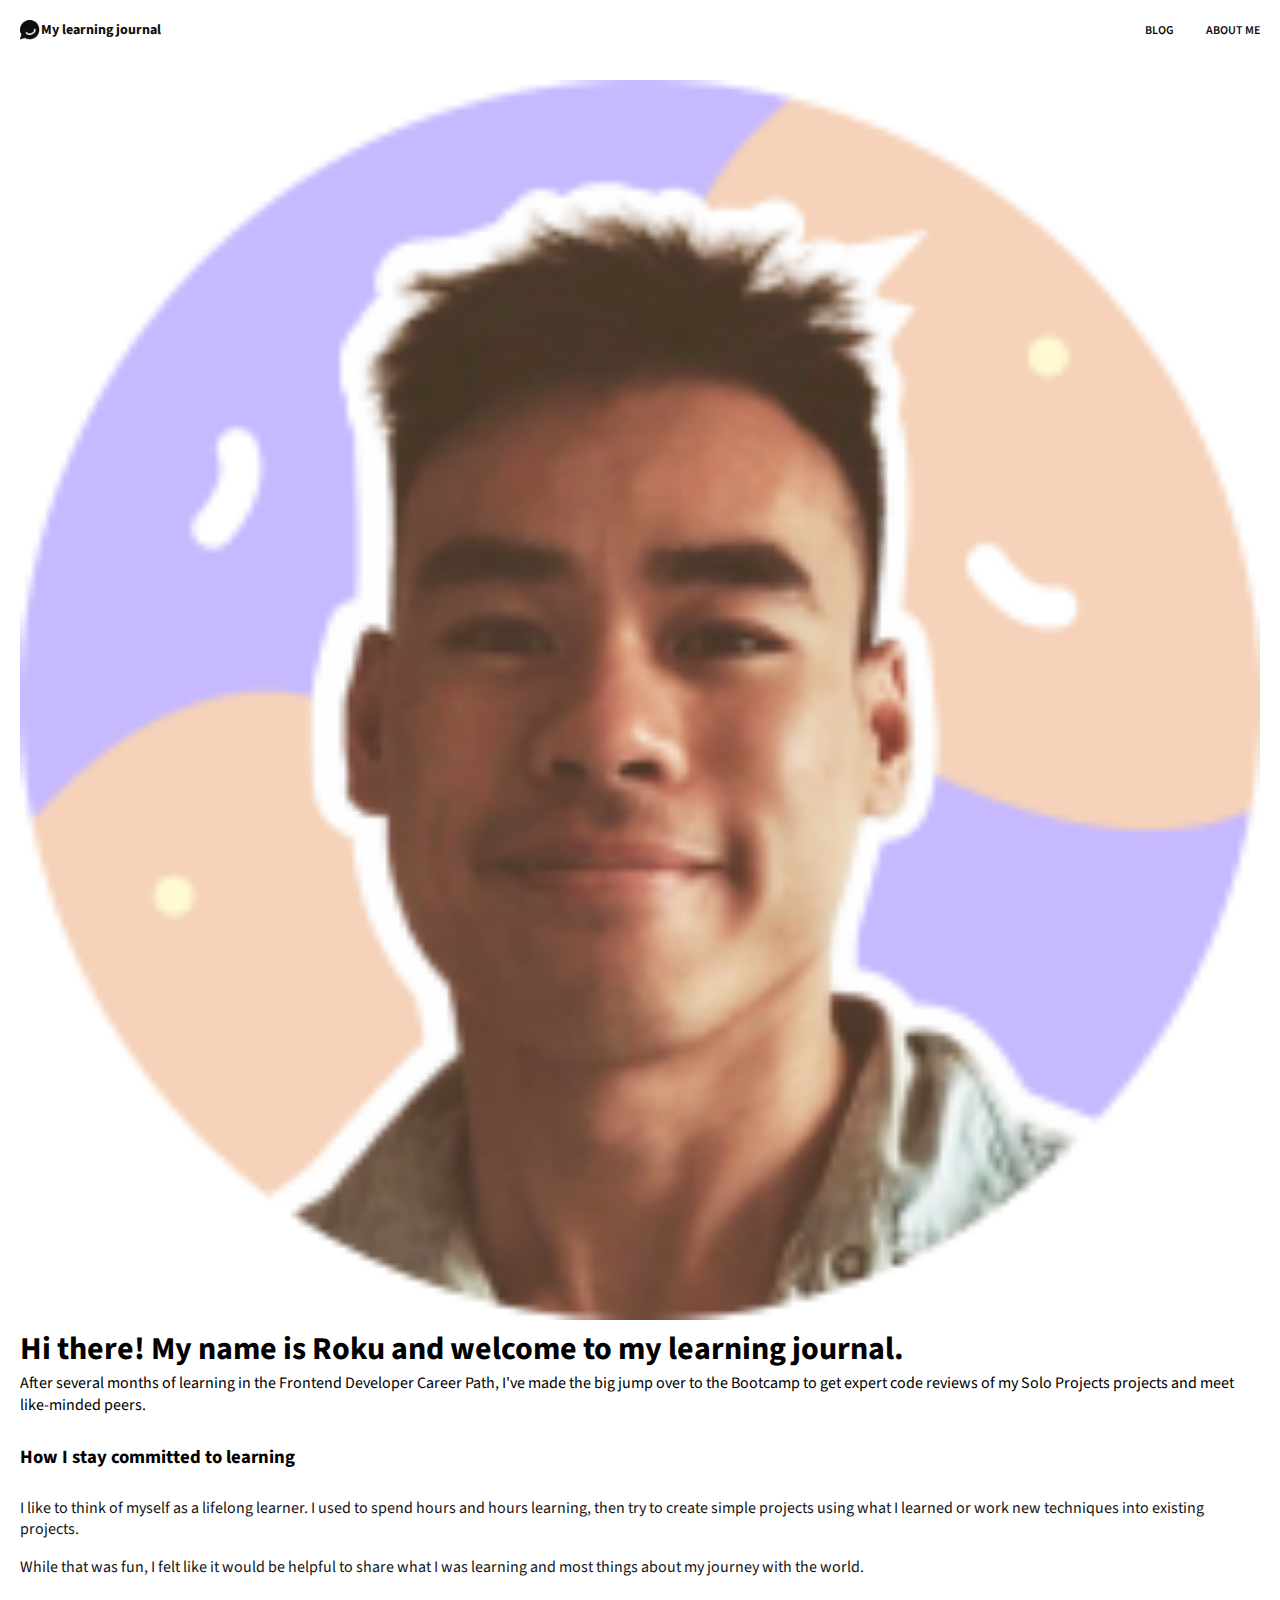
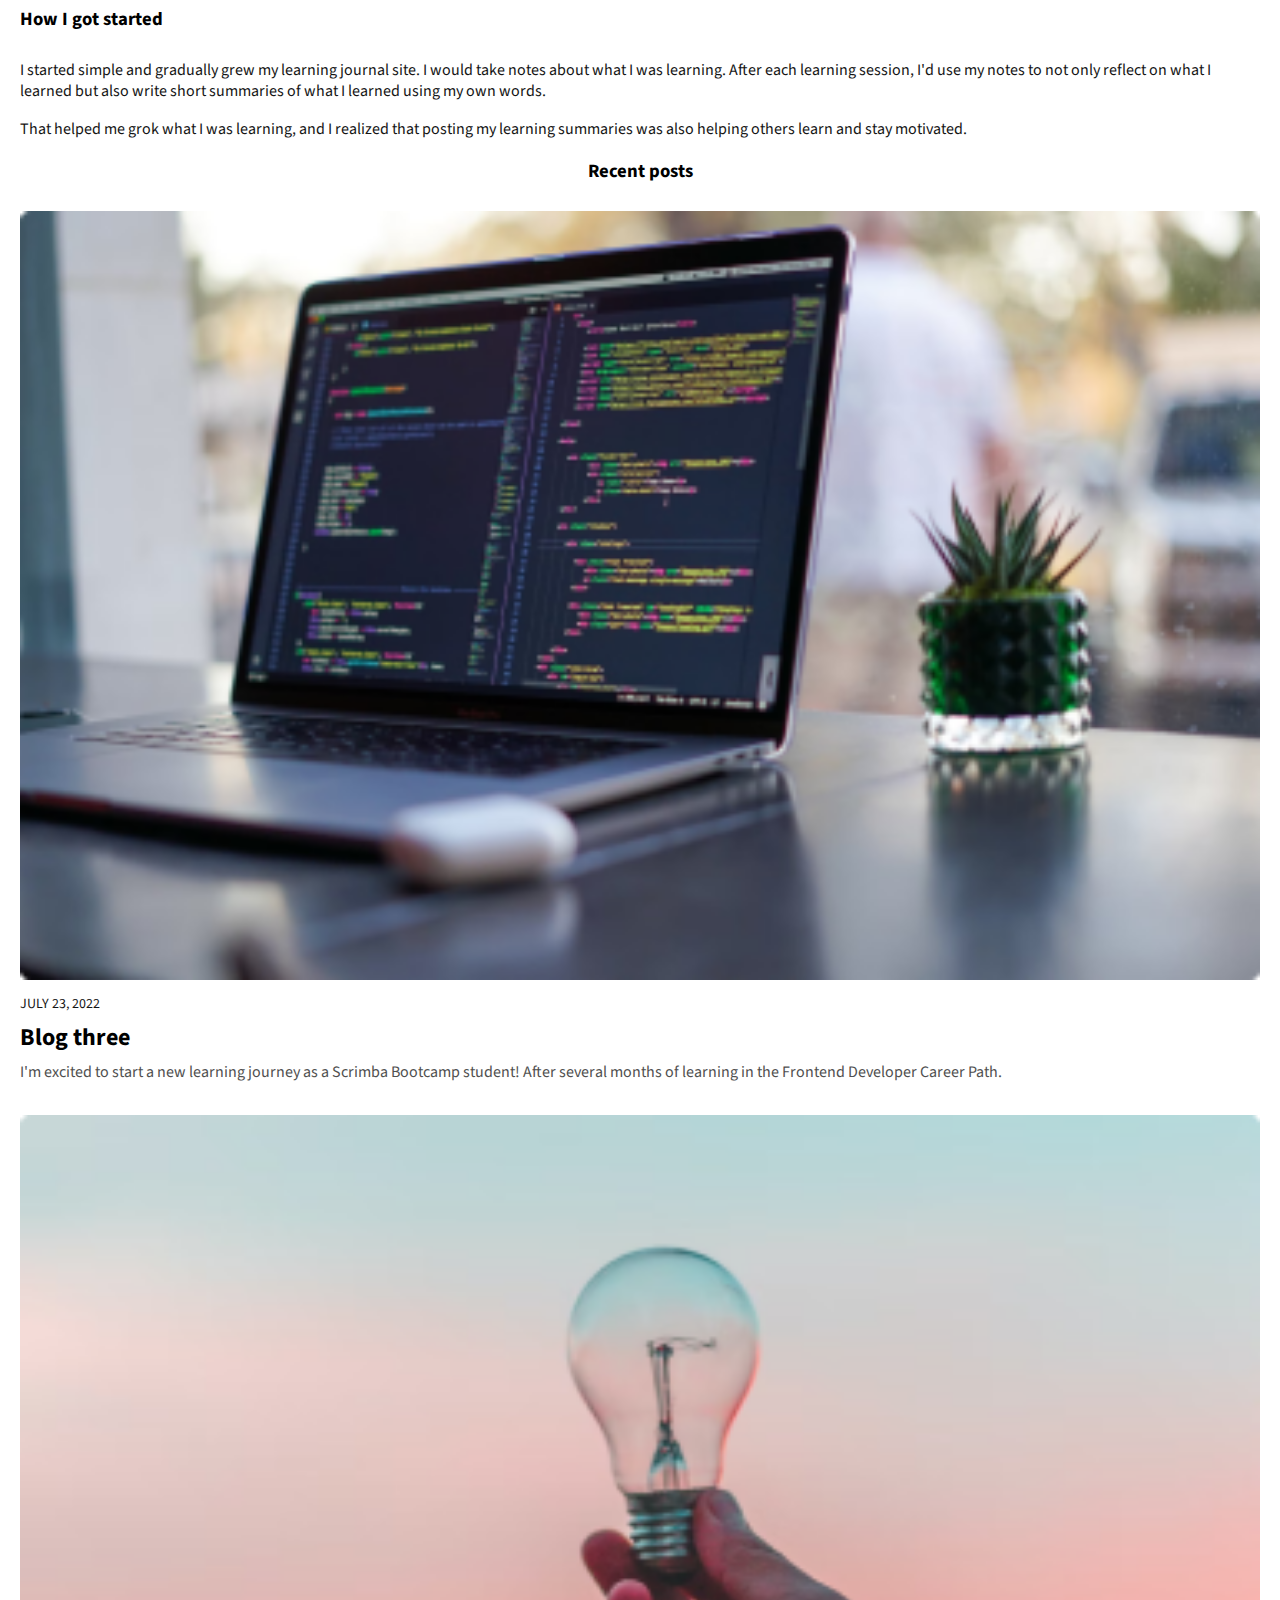
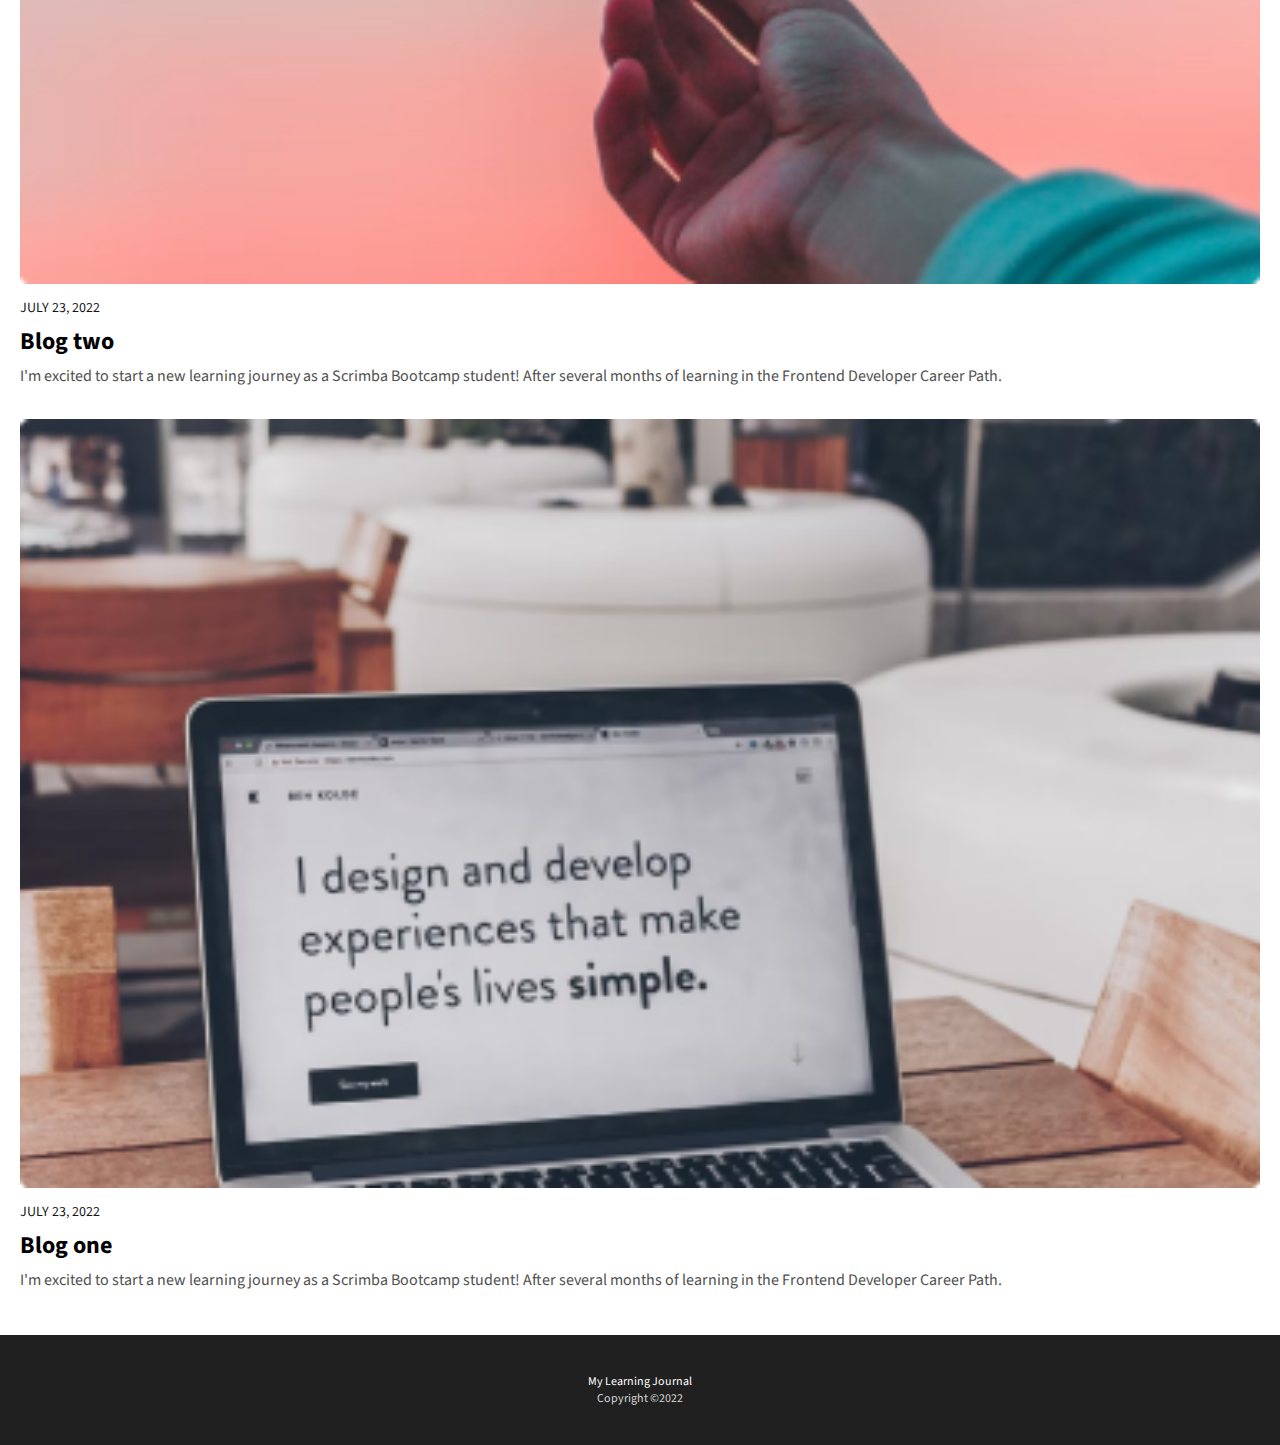
==== about.html @ 7fee86ef "Added about page html and minor semantics html fix" ====
<!DOCTYPE html>
<html lang="en">
  <head>
    <meta charset="UTF-8" />
    <meta http-equiv="X-UA-Compatible" content="IE=edge" />
    <meta name="viewport" content="width=device-width, initial-scale=1.0" />
    <title>About me</title>
    <link rel="shortcut icon" href="images/logo.png" type="image/x-icon" />
    <link rel="stylesheet" href="./css/style.css" />
    <!-- Google font -->
    <link rel="preconnect" href="https://fonts.googleapis.com" />
    <link rel="preconnect" href="https://fonts.gstatic.com" crossorigin />
    <link
      href="https://fonts.googleapis.com/css2?family=Source+Sans+Pro:wght@300;400;600;700&display=swap"
      rel="stylesheet"
    />
  </head>
  <body>
    <header class="header">
      <div class="container">
        <nav class="header__nav">
          <div class="header__nav-logo">
            <a href="#">
              <img src="./images/logo.png" alt="header logo" />
              My learning journal
            </a>
          </div>
          <div class="header__nav-links">
            <a href="index.html">Blog</a>
            <a href="about.html">About me</a>
          </div>
        </nav>
      </div>
    </header>

    <main class="main">
      <div class="container">
        <img
          class="main__about-profilepic"
          src="./images/roku.png"
          alt="roku profile picture"
        />
        <h1 class="main__about-title">
          Hi there! My name is Roku and welcome to my learning journal.
        </h1>
        <p class="main__about-subheading">
          After several months of learning in the Frontend Developer Career
          Path, I've made the big jump over to the Bootcamp to get expert code
          reviews of my Solo Projects projects and meet like-minded peers.
        </p>
        <h3 class="main__blog-subheading">How I stay committed to learning</h3>
        <p class="main__blog-subtext">
          I like to think of myself as a lifelong learner. I used to spend hours
          and hours learning, then try to create simple projects using what I
          learned or work new techniques into existing projects.
        </p>
        <p class="main__blog-subtext">
          While that was fun, I felt like it would be helpful to share what I
          was learning and most things about my journey with the world.
        </p>
        <h3 class="main__blog-subheading">How I got started</h3>
        <p class="main__blog-subtext">
          I started simple and gradually grew my learning journal site. I would
          take notes about what I was learning. After each learning session, I'd
          use my notes to not only reflect on what I learned but also write
          short summaries of what I learned using my own words.
        </p>
        <p class="main__blog-subtext">
          That helped me grok what I was learning, and I realized that posting
          my learning summaries was also helping others learn and stay
          motivated.
        </p>
        <section class="main__posts">
          <h3 class="main__posts-title">Recent posts</h3>

          <div class="main__posts__card">
            <img src="./images/article-image-03.png" alt="blog post one" />
            <p class="date date-blog">july 23, 2022</p>
            <h4 class="main__posts__card-title">Blog three</h4>
            <p class="main__posts__card-subtext">
              I'm excited to start a new learning journey as a Scrimba Bootcamp
              student! After several months of learning in the Frontend
              Developer Career Path.
            </p>
          </div>

          <div class="main__posts__card">
            <img src="./images/article-image-02.png" alt="blog post one" />
            <p class="date date-blog">july 23, 2022</p>
            <h4 class="main__posts__card-title">Blog two</h4>
            <p class="main__posts__card-subtext">
              I'm excited to start a new learning journey as a Scrimba Bootcamp
              student! After several months of learning in the Frontend
              Developer Career Path.
            </p>
          </div>

          <div class="main__posts__card">
            <img src="./images/article-image-01.png" alt="blog post one" />
            <p class="date date-blog">july 23, 2022</p>
            <h4 class="main__posts__card-title">Blog one</h4>
            <p class="main__posts__card-subtext">
              I'm excited to start a new learning journey as a Scrimba Bootcamp
              student! After several months of learning in the Frontend
              Developer Career Path.
            </p>
          </div>
        </section>
      </div>
    </main>

    <footer class="footer">
      <div class="container">
        <p class="footer__text">
          My Learning Journal
          <span class="footer__text-subtext">Copyright &#169;2022</span>
        </p>
      </div>
    </footer>
  </body>
</html>
---- css/style.css ----
*,
*::before,
*::after {
  margin: 0;
  padding: 0;
  box-sizing: border-box;
}

body {
  font-family: "Source Sans Pro", sans-serif;
}

a {
  text-decoration: none;
}

img {
  width: 100%;
  height: 100%;
}

.container {
  padding: 1.25em;
}

.date {
  color: #151515;
  font-size: 0.75rem;
  font-weight: 400;
  text-transform: uppercase;
}

.date-hero {
  color: #fff;
  font-weight: 300;
  margin-bottom: 0.5em;
}

.date-blog {
  font-size: 0.875rem;
}

.header {
  background-color: #fff;
}
.header__nav {
  display: flex;
  align-items: center;
  justify-content: space-between;
}
.header__nav-logo a {
  display: flex;
  align-items: center;
  font-size: 0.875rem;
  font-weight: 700;
  color: #0e0e0e;
}
.header__nav-logo img {
  width: 20px;
  height: 20px;
  margin-right: 0.1em;
}
.header__nav-links {
  display: flex;
  gap: 2em;
}
.header__nav-links a {
  color: #0e0e0e;
  font-size: 0.75rem;
  font-weight: 600;
  text-transform: uppercase;
}

.main__hero {
  padding-top: 4.3em;
  background-image: url("../images/article-image-hero.png");
  background-size: cover;
}
.main__hero-title, .main__hero-subtext {
  color: #fff;
}
.main__hero-title {
  font-size: 2rem;
  font-weight: 700;
  line-height: 1.1;
  margin-bottom: 0.25em;
}
.main__hero-subtext {
  font-size: 1rem;
  font-weight: 400;
}
.main__posts-title {
  text-align: center;
  margin-bottom: 1em;
}
.main__posts__card img {
  margin-block: 0.5em;
  border-radius: 3px;
}
.main__posts__card-title {
  font-size: 1.5rem;
  margin-block: 0.25em;
}
.main__posts__card-subtext {
  color: #505050;
  margin-bottom: 1.5em;
}
.main__blog img {
  margin-block: 1em 1em;
  border-radius: 3px;
}
.main__blog-title {
  color: #151515;
  margin-block: 0.5em;
  line-height: 1.1;
}
.main__blog-subtext {
  color: #151515;
  line-height: 1.3;
  margin-bottom: 1.1em;
}
.main__blog-subheading {
  margin-block: 1.5em;
}

.footer {
  background-color: #202020;
}
.footer__text {
  display: flex;
  flex-direction: column;
  align-items: center;
  color: #fff;
  margin-block: 1.5em;
  font-size: 0.75rem;
}
.footer__text-subtext {
  color: #d7d7d7;
}/*# sourceMappingURL=style.css.map */
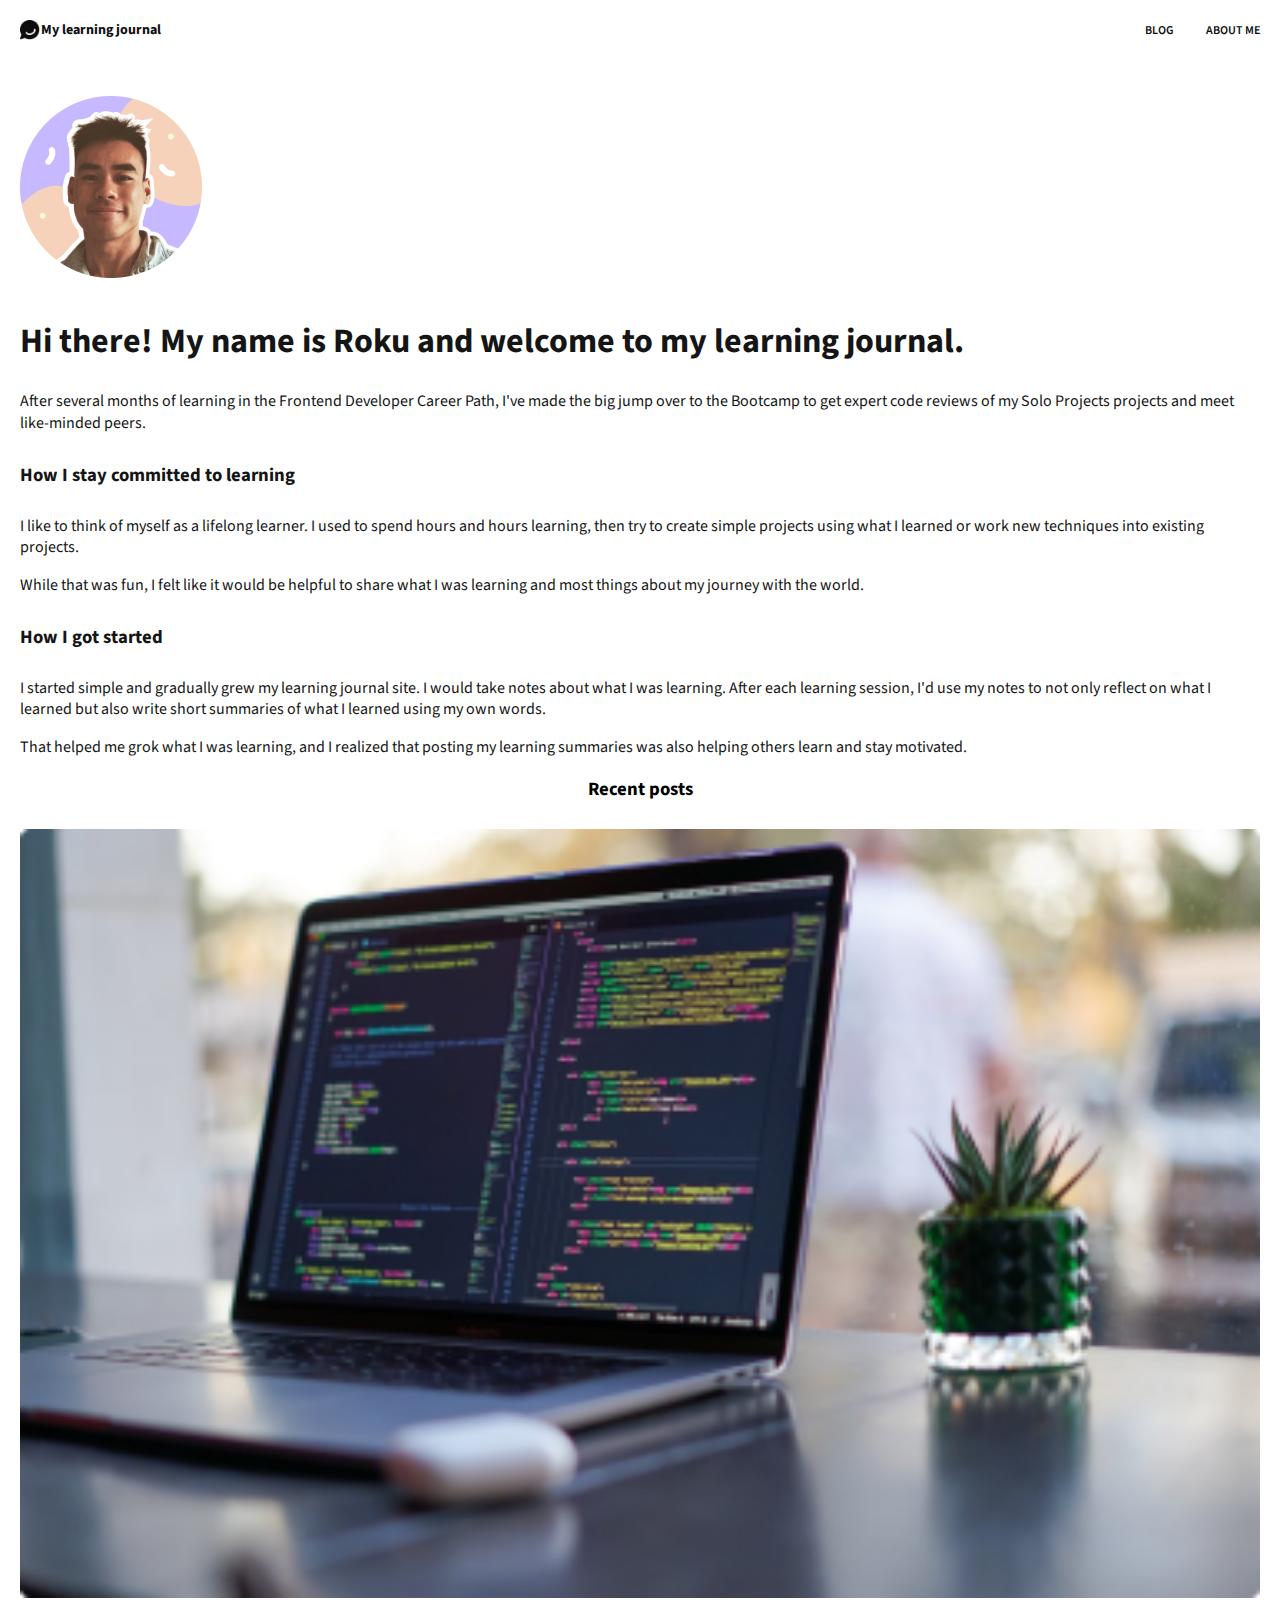
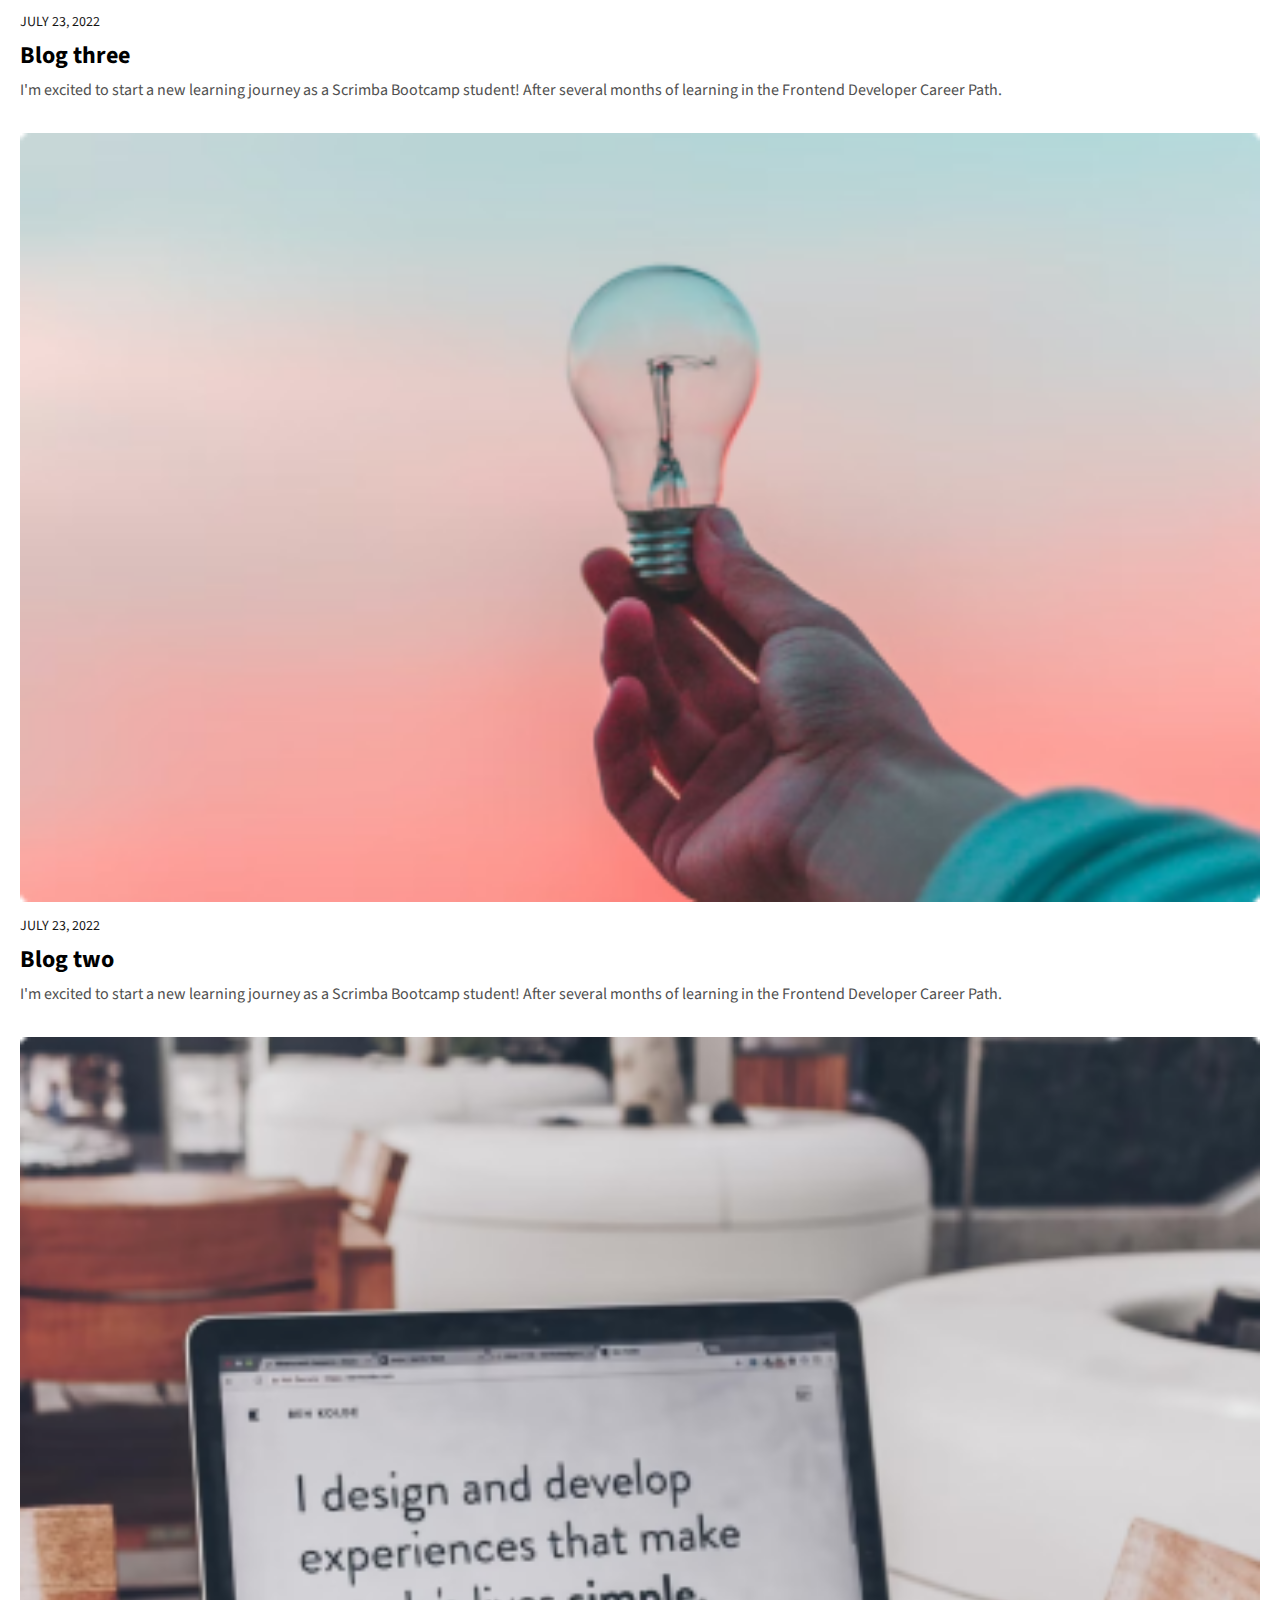
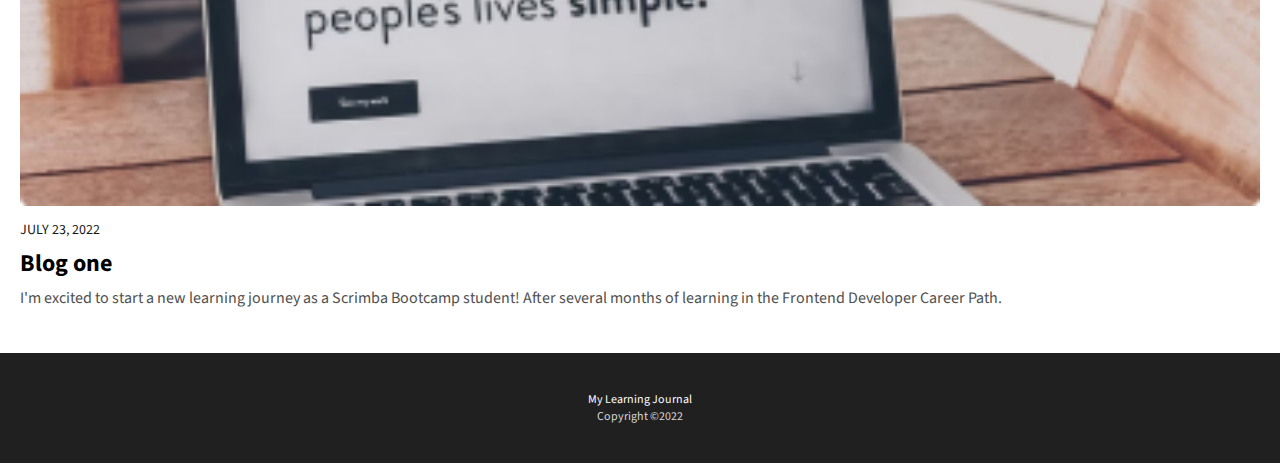
==== commit 62367148: "Added about page styling" ====
--- a/about.html
+++ b/about.html
@@ -20,7 +20,7 @@
       <div class="container">
         <nav class="header__nav">
           <div class="header__nav-logo">
-            <a href="#">
+            <a href="index.html">
               <img src="./images/logo.png" alt="header logo" />
               My learning journal
             </a>
@@ -43,7 +43,7 @@
         <h1 class="main__about-title">
           Hi there! My name is Roku and welcome to my learning journal.
         </h1>
-        <p class="main__about-subheading">
+        <p class="main__blog-subheading">
           After several months of learning in the Frontend Developer Career
           Path, I've made the big jump over to the Bootcamp to get expert code
           reviews of my Solo Projects projects and meet like-minded peers.
--- a/css/style.css
+++ b/css/style.css
@@ -17,6 +17,10 @@
 img {
   width: 100%;
   height: 100%;
+}
+
+ul {
+  list-style-type: none;
 }
 
 .container {
@@ -120,7 +124,17 @@
   margin-bottom: 1.1em;
 }
 .main__blog-subheading {
+  color: #151515;
   margin-block: 1.5em;
+}
+.main__about-profilepic {
+  width: 182px;
+  margin-block: 1em;
+}
+.main__about-title {
+  font-size: 2.125rem;
+  color: #151515;
+  margin-block: 0.5em;
 }
 
 .footer {
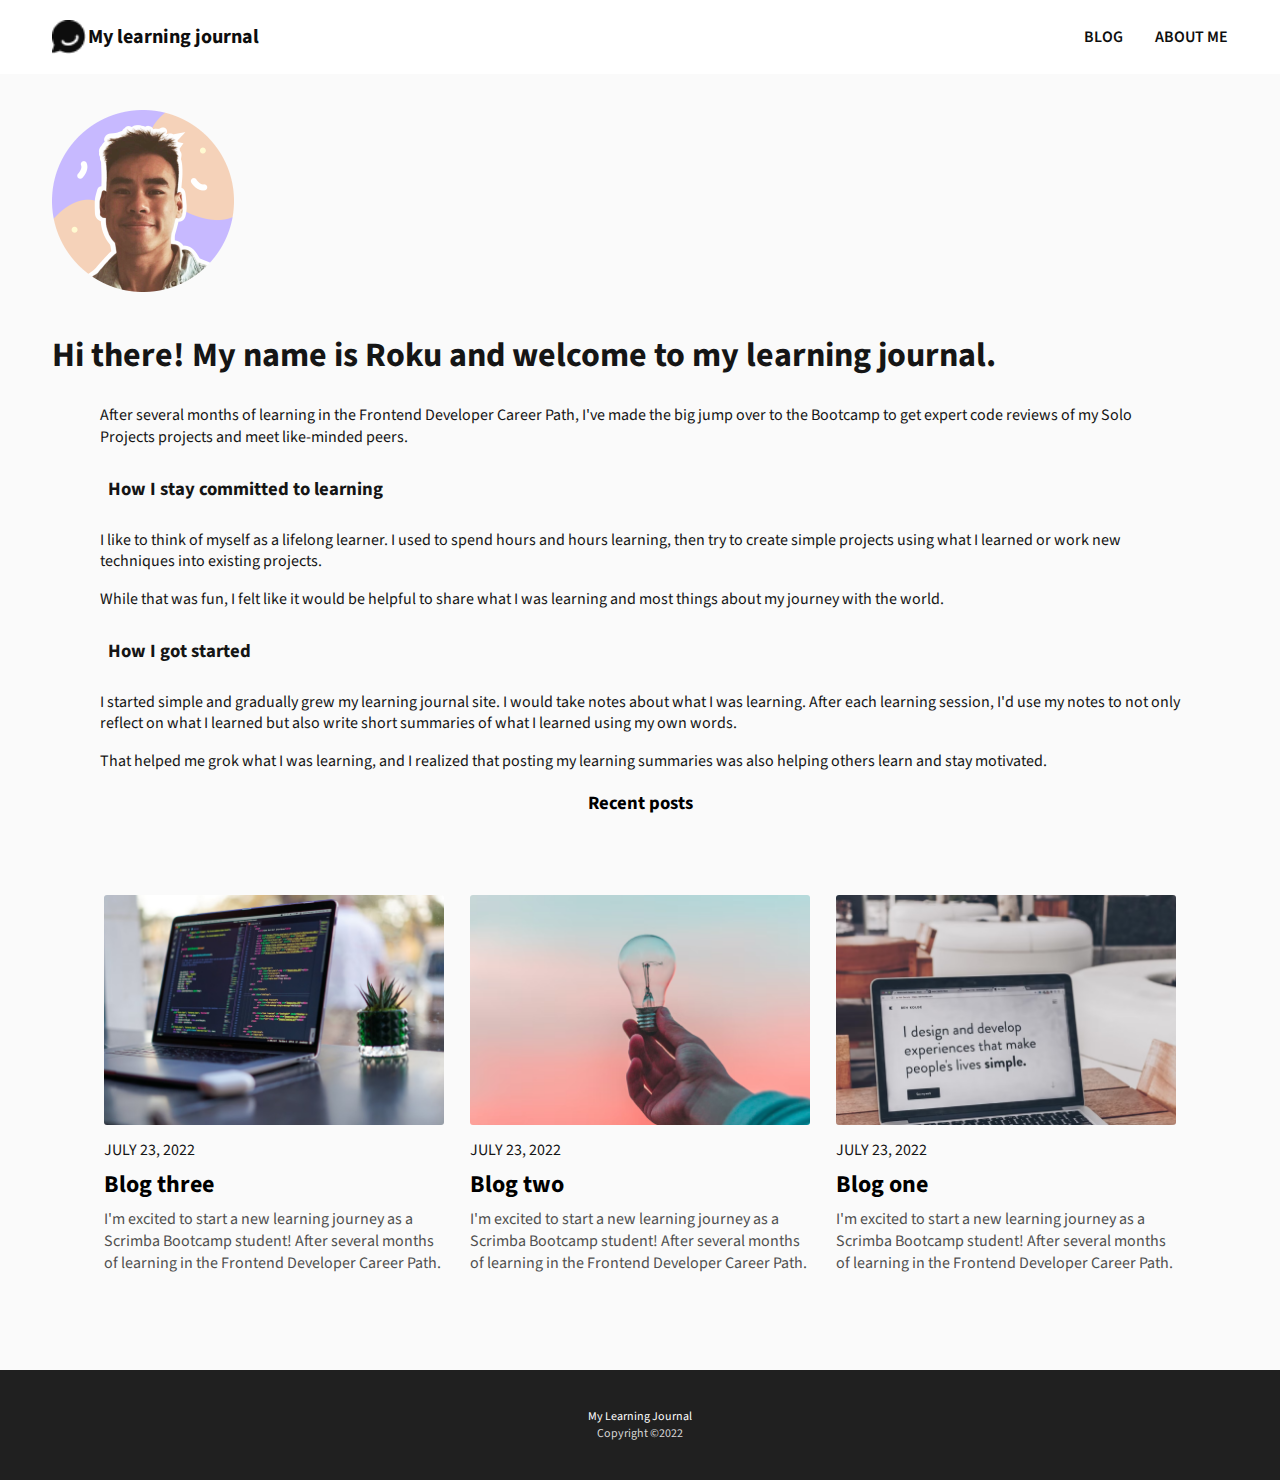
==== commit 27cb68b7: "Finished making websites responsive for large screens" ====
--- a/about.html
+++ b/about.html
@@ -70,10 +70,9 @@
           my learning summaries was also helping others learn and stay
           motivated.
         </p>
+        <h3 class="main__posts-title">Recent posts</h3>
         <section class="main__posts">
-          <h3 class="main__posts-title">Recent posts</h3>
-
-          <div class="main__posts__card">
+          <div class="main__posts__card container">
             <img src="./images/article-image-03.png" alt="blog post one" />
             <p class="date date-blog">july 23, 2022</p>
             <h4 class="main__posts__card-title">Blog three</h4>
@@ -84,7 +83,7 @@
             </p>
           </div>
 
-          <div class="main__posts__card">
+          <div class="main__posts__card container">
             <img src="./images/article-image-02.png" alt="blog post one" />
             <p class="date date-blog">july 23, 2022</p>
             <h4 class="main__posts__card-title">Blog two</h4>
@@ -95,7 +94,7 @@
             </p>
           </div>
 
-          <div class="main__posts__card">
+          <div class="main__posts__card container">
             <img src="./images/article-image-01.png" alt="blog post one" />
             <p class="date date-blog">july 23, 2022</p>
             <h4 class="main__posts__card-title">Blog one</h4>
--- a/css/style.css
+++ b/css/style.css
@@ -14,11 +14,6 @@
   text-decoration: none;
 }
 
-img {
-  width: 100%;
-  height: 100%;
-}
-
 ul {
   list-style-type: none;
 }
@@ -79,6 +74,7 @@
   padding-top: 4.3em;
   background-image: url("../images/article-image-hero.png");
   background-size: cover;
+  background-repeat: no-repeat;
 }
 .main__hero-title, .main__hero-subtext {
   color: #fff;
@@ -134,6 +130,7 @@
 .main__about-title {
   font-size: 2.125rem;
   color: #151515;
+  padding-right: 1em;
   margin-block: 0.5em;
 }
 
@@ -150,4 +147,64 @@
 }
 .footer__text-subtext {
   color: #d7d7d7;
+}
+
+@media (min-width: 1000px) {
+  body {
+    background-color: #fafafa;
+  }
+  .container {
+    padding-inline: 3.25em;
+  }
+  .date {
+    font-size: 1rem;
+  }
+  .header__nav-logo a {
+    font-size: 1.25rem;
+  }
+  .header__nav-logo img {
+    width: 34px;
+    height: 34px;
+  }
+  .header__nav-links a {
+    font-size: 1rem;
+  }
+  .main__hero {
+    padding-block: 11em 2.5em;
+  }
+  .main__hero-title {
+    font-size: 2.5rem;
+  }
+  .main__hero-subtext {
+    font-size: 1rem;
+    padding-right: 18em;
+  }
+  .main__posts {
+    padding: 3.25em;
+    display: grid;
+    grid-template-columns: repeat(3, 1fr);
+    grid-gap: 1.625em;
+  }
+  .main__posts .container {
+    padding: 0;
+  }
+  .main__posts img {
+    width: 100%;
+    -o-object-fit: cover;
+       object-fit: cover;
+    height: 230px;
+  }
+  .main__blog .date, .main__blog-subtext, .main__blog-subheading {
+    padding-inline: 3em;
+  }
+  .main__blog .date {
+    margin-top: 2em;
+  }
+  .main__blog-title {
+    padding-inline: 1.5em;
+  }
+  .main__blog-image {
+    width: 100%;
+    height: 488px;
+  }
 }/*# sourceMappingURL=style.css.map */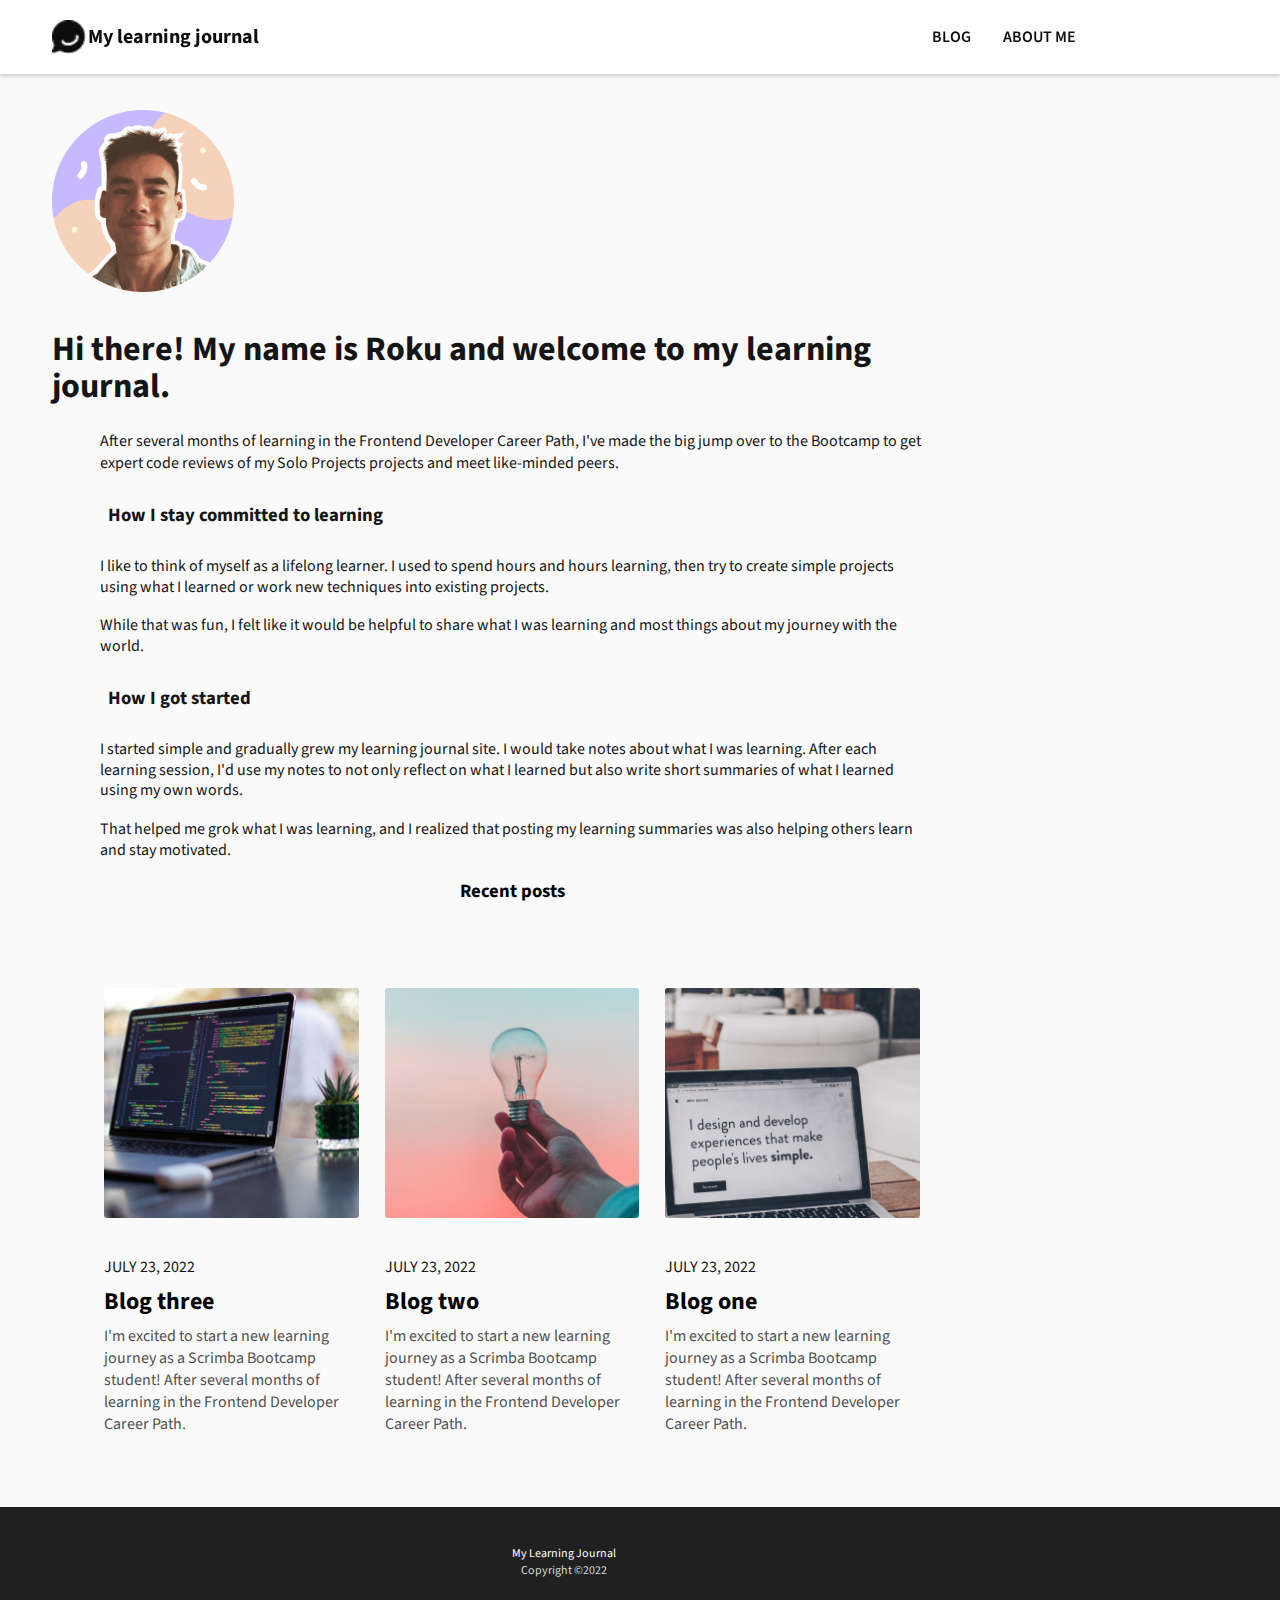
==== commit dcd9d278: "Fixed about page html and css for mobile screens" ====
--- a/about.html
+++ b/about.html
@@ -16,105 +16,98 @@
     />
   </head>
   <body>
-    <header class="header">
-      <div class="container">
-        <nav class="header__nav">
-          <div class="header__nav-logo">
-            <a href="index.html">
-              <img src="./images/logo.png" alt="header logo" />
-              My learning journal
-            </a>
-          </div>
-          <div class="header__nav-links">
-            <a href="index.html">Blog</a>
-            <a href="about.html">About me</a>
-          </div>
-        </nav>
-      </div>
+    <header class="header container">
+      <nav class="header__nav">
+        <div class="header__nav-logo">
+          <a href="index.html">
+            <img src="./images/logo.png" alt="header logo" />
+            My learning journal
+          </a>
+        </div>
+        <div class="header__nav-links">
+          <a href="index.html">Blog</a>
+          <a href="about.html">About me</a>
+        </div>
+      </nav>
     </header>
 
-    <main class="main">
-      <div class="container">
-        <img
-          class="main__about-profilepic"
-          src="./images/roku.png"
-          alt="roku profile picture"
-        />
-        <h1 class="main__about-title">
-          Hi there! My name is Roku and welcome to my learning journal.
-        </h1>
-        <p class="main__blog-subheading">
-          After several months of learning in the Frontend Developer Career
-          Path, I've made the big jump over to the Bootcamp to get expert code
-          reviews of my Solo Projects projects and meet like-minded peers.
-        </p>
-        <h3 class="main__blog-subheading">How I stay committed to learning</h3>
-        <p class="main__blog-subtext">
-          I like to think of myself as a lifelong learner. I used to spend hours
-          and hours learning, then try to create simple projects using what I
-          learned or work new techniques into existing projects.
-        </p>
-        <p class="main__blog-subtext">
-          While that was fun, I felt like it would be helpful to share what I
-          was learning and most things about my journey with the world.
-        </p>
-        <h3 class="main__blog-subheading">How I got started</h3>
-        <p class="main__blog-subtext">
-          I started simple and gradually grew my learning journal site. I would
-          take notes about what I was learning. After each learning session, I'd
-          use my notes to not only reflect on what I learned but also write
-          short summaries of what I learned using my own words.
-        </p>
-        <p class="main__blog-subtext">
-          That helped me grok what I was learning, and I realized that posting
-          my learning summaries was also helping others learn and stay
-          motivated.
-        </p>
-        <h3 class="main__posts-title">Recent posts</h3>
-        <section class="main__posts">
-          <div class="main__posts__card container">
-            <img src="./images/article-image-03.png" alt="blog post one" />
-            <p class="date date-blog">july 23, 2022</p>
-            <h4 class="main__posts__card-title">Blog three</h4>
-            <p class="main__posts__card-subtext">
-              I'm excited to start a new learning journey as a Scrimba Bootcamp
-              student! After several months of learning in the Frontend
-              Developer Career Path.
-            </p>
-          </div>
+    <main class="main container">
+      <img
+        class="main__about-profilepic"
+        src="./images/roku.png"
+        alt="roku profile picture"
+      />
+      <h1 class="main__about-title">
+        Hi there! My name is Roku and welcome to my learning journal.
+      </h1>
+      <p class="main__blog-subheading">
+        After several months of learning in the Frontend Developer Career Path,
+        I've made the big jump over to the Bootcamp to get expert code reviews
+        of my Solo Projects projects and meet like-minded peers.
+      </p>
+      <h3 class="main__blog-subheading">How I stay committed to learning</h3>
+      <p class="main__blog-subtext">
+        I like to think of myself as a lifelong learner. I used to spend hours
+        and hours learning, then try to create simple projects using what I
+        learned or work new techniques into existing projects.
+      </p>
+      <p class="main__blog-subtext">
+        While that was fun, I felt like it would be helpful to share what I was
+        learning and most things about my journey with the world.
+      </p>
+      <h3 class="main__blog-subheading">How I got started</h3>
+      <p class="main__blog-subtext">
+        I started simple and gradually grew my learning journal site. I would
+        take notes about what I was learning. After each learning session, I'd
+        use my notes to not only reflect on what I learned but also write short
+        summaries of what I learned using my own words.
+      </p>
+      <p class="main__blog-subtext">
+        That helped me grok what I was learning, and I realized that posting my
+        learning summaries was also helping others learn and stay motivated.
+      </p>
+      <h3 class="main__posts-title">Recent posts</h3>
+      <section class="main__posts">
+        <div class="main__posts__card">
+          <img src="./images/article-image-03.png" alt="blog post one" />
+          <p class="date date-blog">july 23, 2022</p>
+          <h4 class="main__posts__card-title">Blog three</h4>
+          <p class="main__posts__card-subtext">
+            I'm excited to start a new learning journey as a Scrimba Bootcamp
+            student! After several months of learning in the Frontend Developer
+            Career Path.
+          </p>
+        </div>
 
-          <div class="main__posts__card container">
-            <img src="./images/article-image-02.png" alt="blog post one" />
-            <p class="date date-blog">july 23, 2022</p>
-            <h4 class="main__posts__card-title">Blog two</h4>
-            <p class="main__posts__card-subtext">
-              I'm excited to start a new learning journey as a Scrimba Bootcamp
-              student! After several months of learning in the Frontend
-              Developer Career Path.
-            </p>
-          </div>
+        <div class="main__posts__card">
+          <img src="./images/article-image-02.png" alt="blog post one" />
+          <p class="date date-blog">july 23, 2022</p>
+          <h4 class="main__posts__card-title">Blog two</h4>
+          <p class="main__posts__card-subtext">
+            I'm excited to start a new learning journey as a Scrimba Bootcamp
+            student! After several months of learning in the Frontend Developer
+            Career Path.
+          </p>
+        </div>
 
-          <div class="main__posts__card container">
-            <img src="./images/article-image-01.png" alt="blog post one" />
-            <p class="date date-blog">july 23, 2022</p>
-            <h4 class="main__posts__card-title">Blog one</h4>
-            <p class="main__posts__card-subtext">
-              I'm excited to start a new learning journey as a Scrimba Bootcamp
-              student! After several months of learning in the Frontend
-              Developer Career Path.
-            </p>
-          </div>
-        </section>
-      </div>
+        <div class="main__posts__card">
+          <img src="./images/article-image-01.png" alt="blog post one" />
+          <p class="date date-blog">july 23, 2022</p>
+          <h4 class="main__posts__card-title">Blog one</h4>
+          <p class="main__posts__card-subtext">
+            I'm excited to start a new learning journey as a Scrimba Bootcamp
+            student! After several months of learning in the Frontend Developer
+            Career Path.
+          </p>
+        </div>
+      </section>
     </main>
 
-    <footer class="footer">
-      <div class="container">
-        <p class="footer__text">
-          My Learning Journal
-          <span class="footer__text-subtext">Copyright &#169;2022</span>
-        </p>
-      </div>
+    <footer class="footer container">
+      <p class="footer__text">
+        My Learning Journal
+        <span class="footer__text-subtext">Copyright &#169;2022</span>
+      </p>
     </footer>
   </body>
 </html>
--- a/css/style.css
+++ b/css/style.css
@@ -40,9 +40,13 @@
 }
 
 .header {
+  position: sticky;
+  top: 0px;
   background-color: #fff;
+  box-shadow: 0 2px 4px 0 rgba(0, 0, 0, 0.2);
 }
 .header__nav {
+  max-width: 64rem;
   display: flex;
   align-items: center;
   justify-content: space-between;
@@ -70,6 +74,9 @@
   text-transform: uppercase;
 }
 
+.main {
+  max-width: 64rem;
+}
 .main__hero {
   padding-top: 4.3em;
   background-image: url("../images/article-image-hero.png");
@@ -91,10 +98,11 @@
 }
 .main__posts-title {
   text-align: center;
-  margin-bottom: 1em;
 }
 .main__posts__card img {
-  margin-block: 0.5em;
+  width: 100%;
+  height: 14.5rem;
+  margin-block: 2em;
   border-radius: 3px;
 }
 .main__posts__card-title {
@@ -103,11 +111,10 @@
 }
 .main__posts__card-subtext {
   color: #505050;
-  margin-bottom: 1.5em;
-}
-.main__blog img {
-  margin-block: 1em 1em;
-  border-radius: 3px;
+}
+.main__blog-image {
+  width: 100%;
+  height: 11.875rem;
 }
 .main__blog-title {
   color: #151515;
@@ -130,6 +137,7 @@
 .main__about-title {
   font-size: 2.125rem;
   color: #151515;
+  line-height: 1.1;
   padding-right: 1em;
   margin-block: 0.5em;
 }
@@ -138,6 +146,7 @@
   background-color: #202020;
 }
 .footer__text {
+  max-width: 64rem;
   display: flex;
   flex-direction: column;
   align-items: center;
